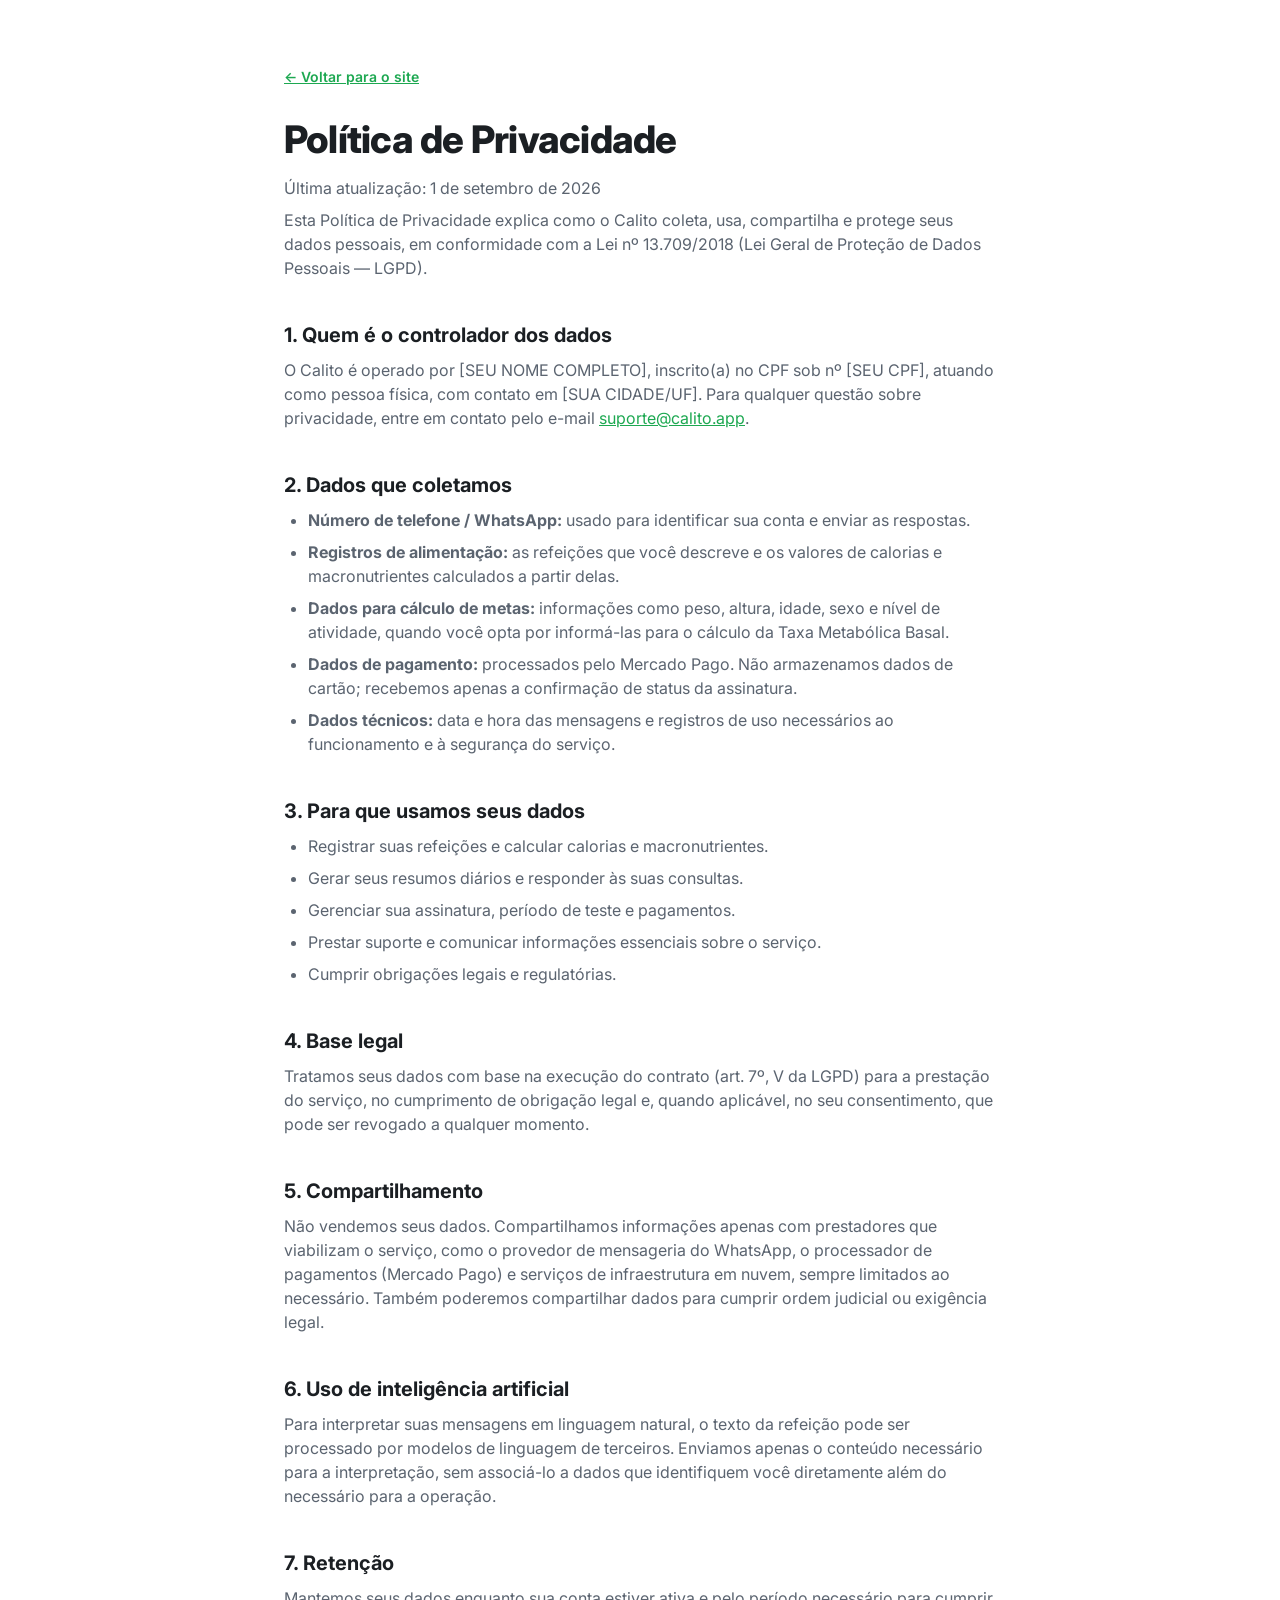
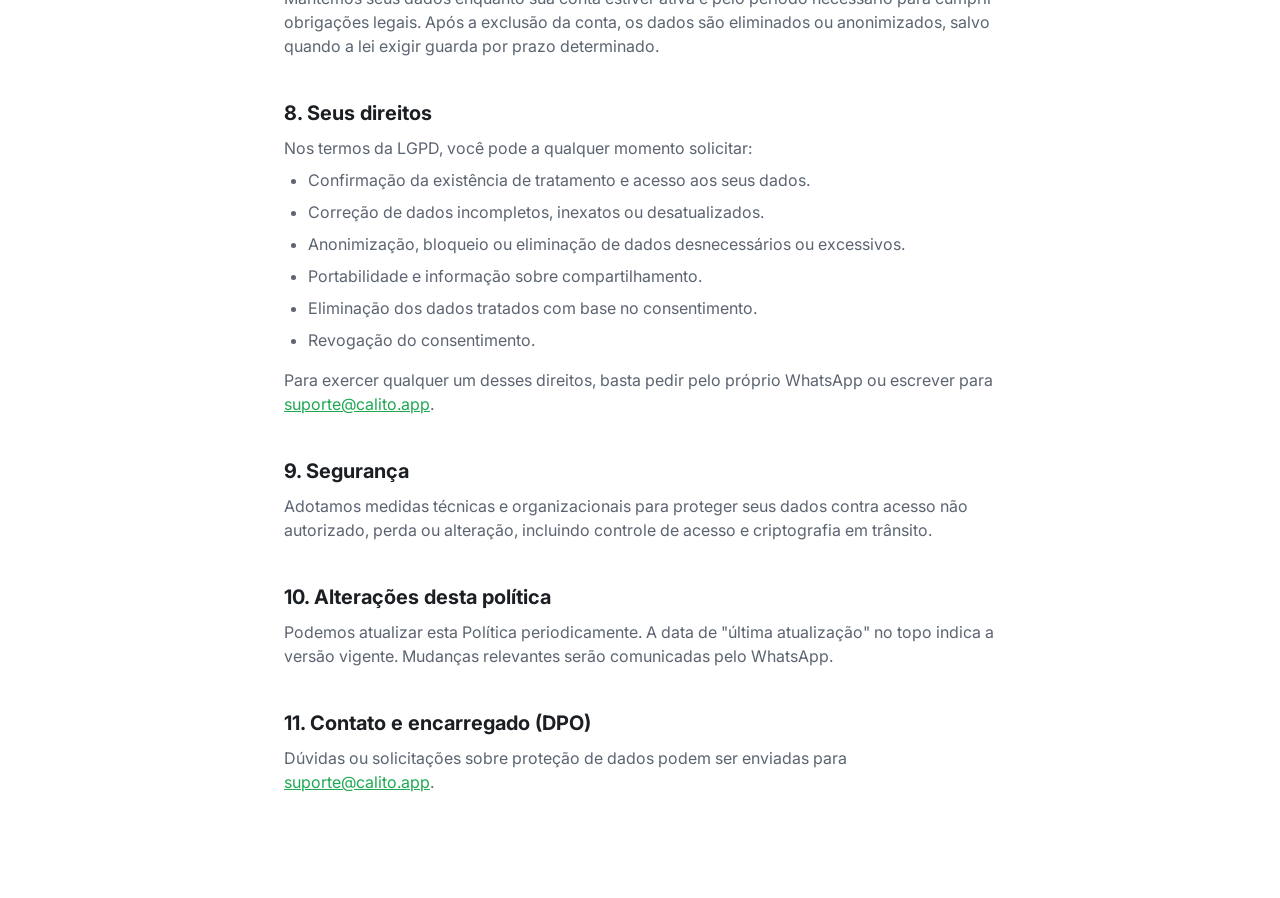
==== privacidade.html @ 6cf8f45f "Landing page inicial do Calito Site estatico (index + content/render em JS) com hero, como funciona," ====
<!DOCTYPE html>
<html lang="pt-BR">
<head>
  <meta charset="UTF-8" />
  <meta name="viewport" content="width=device-width, initial-scale=1.0" />
  <title>Política de Privacidade — Calito</title>
  <meta name="description" content="Como o Calito coleta, usa e protege seus dados pessoais, em conformidade com a LGPD." />
  <link rel="preconnect" href="https://fonts.googleapis.com" />
  <link rel="preconnect" href="https://fonts.gstatic.com" crossorigin />
  <link href="https://fonts.googleapis.com/css2?family=Inter:wght@400;500;600;700;800&display=swap" rel="stylesheet" />
  <link rel="stylesheet" href="css/theme.css" />
  <link rel="stylesheet" href="css/style.css" />
</head>
<body>
  <main class="legal">
    <a class="legal__back" href="index.html">← Voltar para o site</a>
    <h1>Política de Privacidade</h1>
    <p class="legal__updated">Última atualização: 1 de setembro de 2026</p>

    <p>
      Esta Política de Privacidade explica como o Calito coleta, usa, compartilha e
      protege seus dados pessoais, em conformidade com a Lei nº 13.709/2018 (Lei Geral
      de Proteção de Dados Pessoais — LGPD).
    </p>

    <h2>1. Quem é o controlador dos dados</h2>
    <p>
      O Calito é operado por [SEU NOME COMPLETO], inscrito(a) no CPF sob nº [SEU CPF],
      atuando como pessoa física, com contato em [SUA CIDADE/UF]. Para qualquer questão
      sobre privacidade, entre em contato pelo e-mail
      <a href="mailto:suporte@calito.app">suporte@calito.app</a>.
    </p>

    <h2>2. Dados que coletamos</h2>
    <ul>
      <li><strong>Número de telefone / WhatsApp:</strong> usado para identificar sua conta e enviar as respostas.</li>
      <li><strong>Registros de alimentação:</strong> as refeições que você descreve e os valores de calorias e macronutrientes calculados a partir delas.</li>
      <li><strong>Dados para cálculo de metas:</strong> informações como peso, altura, idade, sexo e nível de atividade, quando você opta por informá-las para o cálculo da Taxa Metabólica Basal.</li>
      <li><strong>Dados de pagamento:</strong> processados pelo Mercado Pago. Não armazenamos dados de cartão; recebemos apenas a confirmação de status da assinatura.</li>
      <li><strong>Dados técnicos:</strong> data e hora das mensagens e registros de uso necessários ao funcionamento e à segurança do serviço.</li>
    </ul>

    <h2>3. Para que usamos seus dados</h2>
    <ul>
      <li>Registrar suas refeições e calcular calorias e macronutrientes.</li>
      <li>Gerar seus resumos diários e responder às suas consultas.</li>
      <li>Gerenciar sua assinatura, período de teste e pagamentos.</li>
      <li>Prestar suporte e comunicar informações essenciais sobre o serviço.</li>
      <li>Cumprir obrigações legais e regulatórias.</li>
    </ul>

    <h2>4. Base legal</h2>
    <p>
      Tratamos seus dados com base na execução do contrato (art. 7º, V da LGPD) para a
      prestação do serviço, no cumprimento de obrigação legal e, quando aplicável, no seu
      consentimento, que pode ser revogado a qualquer momento.
    </p>

    <h2>5. Compartilhamento</h2>
    <p>
      Não vendemos seus dados. Compartilhamos informações apenas com prestadores que
      viabilizam o serviço, como o provedor de mensageria do WhatsApp, o processador de
      pagamentos (Mercado Pago) e serviços de infraestrutura em nuvem, sempre limitados ao
      necessário. Também poderemos compartilhar dados para cumprir ordem judicial ou
      exigência legal.
    </p>

    <h2>6. Uso de inteligência artificial</h2>
    <p>
      Para interpretar suas mensagens em linguagem natural, o texto da refeição pode ser
      processado por modelos de linguagem de terceiros. Enviamos apenas o conteúdo
      necessário para a interpretação, sem associá-lo a dados que identifiquem você
      diretamente além do necessário para a operação.
    </p>

    <h2>7. Retenção</h2>
    <p>
      Mantemos seus dados enquanto sua conta estiver ativa e pelo período necessário para
      cumprir obrigações legais. Após a exclusão da conta, os dados são eliminados ou
      anonimizados, salvo quando a lei exigir guarda por prazo determinado.
    </p>

    <h2>8. Seus direitos</h2>
    <p>Nos termos da LGPD, você pode a qualquer momento solicitar:</p>
    <ul>
      <li>Confirmação da existência de tratamento e acesso aos seus dados.</li>
      <li>Correção de dados incompletos, inexatos ou desatualizados.</li>
      <li>Anonimização, bloqueio ou eliminação de dados desnecessários ou excessivos.</li>
      <li>Portabilidade e informação sobre compartilhamento.</li>
      <li>Eliminação dos dados tratados com base no consentimento.</li>
      <li>Revogação do consentimento.</li>
    </ul>
    <p>
      Para exercer qualquer um desses direitos, basta pedir pelo próprio WhatsApp ou
      escrever para <a href="mailto:suporte@calito.app">suporte@calito.app</a>.
    </p>

    <h2>9. Segurança</h2>
    <p>
      Adotamos medidas técnicas e organizacionais para proteger seus dados contra acesso
      não autorizado, perda ou alteração, incluindo controle de acesso e criptografia em
      trânsito.
    </p>

    <h2>10. Alterações desta política</h2>
    <p>
      Podemos atualizar esta Política periodicamente. A data de "última atualização" no
      topo indica a versão vigente. Mudanças relevantes serão comunicadas pelo WhatsApp.
    </p>

    <h2>11. Contato e encarregado (DPO)</h2>
    <p>
      Dúvidas ou solicitações sobre proteção de dados podem ser enviadas para
      <a href="mailto:suporte@calito.app">suporte@calito.app</a>.
    </p>
  </main>
</body>
</html>
---- css/theme.css ----
/*
  THEME — todas as cores, fontes e espaçamentos do site vivem aqui.
  Pra rebrandear a página (trocar cor, fonte, raio de borda) só mexe
  neste arquivo. Nenhum outro CSS deveria ter cor "hardcoded".
*/

:root {
  /* ---- Cores de marca ---- */
  --color-brand: #25d366;          /* verde WhatsApp — cor de ação principal */
  --color-brand-dark: #1da851;     /* hover/active do verde */
  --color-brand-tint: #e8f9ef;     /* fundo suave usando o verde (cards, badges) */

  /* ---- Texto ---- */
  --color-text: #1b1f23;           /* texto principal */
  --color-text-muted: #5b6470;     /* texto secundário */
  --color-text-inverse: #ffffff;   /* texto sobre fundo escuro/verde */

  /* ---- Fundo ---- */
  --color-bg: #ffffff;
  --color-bg-alt: #f7f9f8;         /* seções alternadas */
  --color-bg-dark: #0e1512;        /* rodapé / seções escuras */

  /* ---- Bordas / linhas ---- */
  --color-border: #e6e9ea;

  /* ---- Bolhas de chat (mockup do WhatsApp) ---- */
  --chat-bg: #e5ddd5;
  --chat-bubble-user: #d9fdd3;
  --chat-bubble-bot: #ffffff;

  /* ---- Tipografia ---- */
  --font-base: 'Inter', -apple-system, BlinkMacSystemFont, 'Segoe UI', sans-serif;
  --font-size-base: 16px;

  /* ---- Espaçamento / raio ---- */
  --radius-sm: 8px;
  --radius-md: 14px;
  --radius-lg: 24px;
  --radius-pill: 999px;

  --space-1: 8px;
  --space-2: 16px;
  --space-3: 24px;
  --space-4: 40px;
  --space-5: 64px;
  --space-6: 96px;

  --shadow-soft: 0 8px 24px rgba(20, 30, 25, 0.08);
  --shadow-lift: 0 16px 40px rgba(20, 30, 25, 0.14);

  --max-width: 1120px;
  --transition-base: 200ms ease;
}
---- css/style.css ----
/* Reset mínimo */
*, *::before, *::after { box-sizing: border-box; }
html, body { margin: 0; padding: 0; }
img { max-width: 100%; display: block; }
button { font: inherit; cursor: pointer; border: none; background: none; }
a { color: inherit; text-decoration: none; }
ul { margin: 0; padding: 0; list-style: none; }
h1, h2, h3, p { margin: 0; }

body {
  font-family: var(--font-base);
  font-size: var(--font-size-base);
  color: var(--color-text);
  background: var(--color-bg);
  line-height: 1.5;
  -webkit-font-smoothing: antialiased;
}

.container {
  max-width: var(--max-width);
  margin: 0 auto;
  padding: 0 var(--space-3);
}

.section { padding: var(--space-6) 0; }
.section--alt { background: var(--color-bg-alt); }

.eyebrow {
  display: inline-block;
  font-size: 13px;
  font-weight: 600;
  letter-spacing: 0.04em;
  text-transform: uppercase;
  color: var(--color-brand-dark);
  background: var(--color-brand-tint);
  padding: 6px 14px;
  border-radius: var(--radius-pill);
  margin-bottom: var(--space-2);
}

.section-title {
  font-size: clamp(28px, 4vw, 38px);
  font-weight: 700;
  letter-spacing: -0.02em;
}

.section-subtitle {
  color: var(--color-text-muted);
  font-size: 18px;
  margin-top: var(--space-1);
}

.section-header {
  text-align: center;
  max-width: 640px;
  margin: 0 auto var(--space-5);
}

/* ---------- Botões ---------- */
.btn {
  display: inline-flex;
  align-items: center;
  justify-content: center;
  gap: 8px;
  padding: 14px 28px;
  border-radius: var(--radius-pill);
  font-weight: 600;
  font-size: 16px;
  transition: transform var(--transition-base), box-shadow var(--transition-base), background var(--transition-base);
  white-space: nowrap;
}

.btn--primary {
  background: var(--color-brand);
  color: var(--color-text-inverse);
  box-shadow: var(--shadow-soft);
}
.btn--primary:hover {
  background: var(--color-brand-dark);
  transform: translateY(-2px);
  box-shadow: var(--shadow-lift);
}

.btn--ghost {
  background: transparent;
  color: var(--color-text);
  border: 1px solid var(--color-border);
}
.btn--ghost:hover { background: var(--color-bg-alt); }

.btn--sm { padding: 10px 20px; font-size: 14px; }

/* ---------- Header ---------- */
.header {
  position: sticky;
  top: 0;
  z-index: 50;
  background: rgba(255, 255, 255, 0.85);
  backdrop-filter: blur(10px);
  border-bottom: 1px solid var(--color-border);
}

.header__inner {
  display: flex;
  align-items: center;
  justify-content: space-between;
  padding: var(--space-2) var(--space-3);
}

.header__brand {
  font-weight: 800;
  font-size: 20px;
  letter-spacing: -0.02em;
}

.header__nav {
  display: flex;
  align-items: center;
  gap: var(--space-4);
}

.header__links {
  display: flex;
  gap: var(--space-3);
}

.header__links a {
  color: var(--color-text-muted);
  font-size: 15px;
  font-weight: 500;
  transition: color var(--transition-base);
}
.header__links a:hover { color: var(--color-text); }

@media (max-width: 720px) {
  .header__links { display: none; }
}

/* ---------- Hero ---------- */
.hero {
  padding: var(--space-6) 0;
}

.hero__inner {
  display: grid;
  grid-template-columns: 1.1fr 0.9fr;
  gap: var(--space-5);
  align-items: center;
}

@media (max-width: 900px) {
  .hero__inner { grid-template-columns: 1fr; }
}

.hero__title {
  font-size: clamp(32px, 5vw, 52px);
  font-weight: 800;
  letter-spacing: -0.03em;
  line-height: 1.12;
  white-space: pre-line;
}

.hero__subtitle {
  margin-top: var(--space-2);
  font-size: 19px;
  color: var(--color-text-muted);
  max-width: 480px;
}

.hero__actions {
  margin-top: var(--space-3);
  display: flex;
  gap: var(--space-2);
  flex-wrap: wrap;
}

/* ---------- Mockup de WhatsApp ---------- */
.phone {
  position: relative;
  margin: 0 auto;
  width: 100%;
  max-width: 360px;
  border-radius: 36px;
  background: #111;
  padding: 12px;
  box-shadow: var(--shadow-lift);
}

.phone__screen {
  background: var(--chat-bg);
  border-radius: 26px;
  overflow: hidden;
  min-height: 520px;
  display: flex;
  flex-direction: column;
}

.phone__bar {
  background: var(--color-brand);
  color: var(--color-text-inverse);
  padding: 14px 16px;
  display: flex;
  align-items: center;
  gap: 10px;
  font-weight: 600;
  font-size: 15px;
}

.phone__bar-avatar {
  width: 32px;
  height: 32px;
  border-radius: 50%;
  background: rgba(255, 255, 255, 0.25);
  display: flex;
  align-items: center;
  justify-content: center;
  font-size: 16px;
}

.phone__chat {
  flex: 1;
  padding: 16px 12px;
  display: flex;
  flex-direction: column;
  gap: 10px;
  overflow-y: auto;
}

.bubble {
  max-width: 84%;
  padding: 10px 12px;
  border-radius: var(--radius-md);
  font-size: 14px;
  line-height: 1.45;
  white-space: pre-line;
  opacity: 0;
  transform: translateY(6px);
  animation: bubble-in 320ms ease forwards;
  box-shadow: 0 1px 1px rgba(0,0,0,0.06);
}

@keyframes bubble-in {
  to { opacity: 1; transform: translateY(0); }
}

.bubble--user {
  align-self: flex-end;
  background: var(--chat-bubble-user);
  border-bottom-right-radius: 2px;
}

.bubble--bot {
  align-self: flex-start;
  background: var(--chat-bubble-bot);
  border-bottom-left-radius: 2px;
}

.typing {
  align-self: flex-start;
  background: var(--chat-bubble-bot);
  border-radius: var(--radius-md);
  border-bottom-left-radius: 2px;
  padding: 12px 14px;
  display: inline-flex;
  gap: 4px;
}

.typing span {
  width: 6px;
  height: 6px;
  border-radius: 50%;
  background: var(--color-text-muted);
  opacity: 0.5;
  animation: typing-bounce 1s infinite ease-in-out;
}
.typing span:nth-child(2) { animation-delay: 0.15s; }
.typing span:nth-child(3) { animation-delay: 0.3s; }

@keyframes typing-bounce {
  0%, 60%, 100% { transform: translateY(0); opacity: 0.5; }
  30% { transform: translateY(-4px); opacity: 1; }
}

/* ---------- Reveal on scroll ---------- */
.reveal {
  opacity: 0;
  transform: translateY(16px);
  transition: opacity 500ms ease, transform 500ms ease;
}
.reveal.is-visible {
  opacity: 1;
  transform: translateY(0);
}

/* ---------- Como funciona ---------- */
.steps {
  display: grid;
  grid-template-columns: repeat(4, 1fr);
  gap: var(--space-3);
}

@media (max-width: 900px) {
  .steps { grid-template-columns: repeat(2, 1fr); }
}
@media (max-width: 560px) {
  .steps { grid-template-columns: 1fr; }
}

.step-card {
  background: var(--color-bg);
  border: 1px solid var(--color-border);
  border-radius: var(--radius-lg);
  padding: var(--space-3);
  transition: box-shadow var(--transition-base), transform var(--transition-base);
}
.step-card:hover {
  box-shadow: var(--shadow-soft);
  transform: translateY(-2px);
}

.step-card__number {
  font-size: 13px;
  font-weight: 700;
  color: var(--color-brand-dark);
  margin-bottom: var(--space-1);
}

.step-card__title {
  font-size: 18px;
  font-weight: 700;
  margin-bottom: 8px;
}

.step-card__description {
  color: var(--color-text-muted);
  font-size: 15px;
}

/* ---------- Comparação ---------- */
.comparison {
  display: flex;
  flex-direction: column;
  gap: 1px;
  background: var(--color-border);
  border-radius: var(--radius-lg);
  overflow: hidden;
  border: 1px solid var(--color-border);
}

.comparison__row {
  display: grid;
  grid-template-columns: 1fr 1fr;
  background: var(--color-bg);
}

@media (max-width: 640px) {
  .comparison__row { grid-template-columns: 1fr; }
}

.comparison__cell {
  padding: var(--space-2) var(--space-3);
  display: flex;
  align-items: center;
  gap: 10px;
  font-size: 15px;
}

.comparison__cell--old {
  color: var(--color-text-muted);
}

.comparison__cell--new {
  font-weight: 600;
}

.comparison__icon { flex-shrink: 0; font-size: 16px; }

/* ---------- Honestidade ---------- */
.honesty {
  background: var(--color-bg-dark);
  color: var(--color-text-inverse);
  border-radius: var(--radius-lg);
  padding: var(--space-5);
  text-align: center;
  max-width: 760px;
  margin: 0 auto;
}

.honesty__title {
  font-size: clamp(24px, 3vw, 32px);
  font-weight: 700;
  margin-bottom: var(--space-2);
}

.honesty__body {
  color: rgba(255,255,255,0.75);
  font-size: 17px;
  max-width: 560px;
  margin: 0 auto;
}

/* ---------- Preço ---------- */
.pricing-card {
  max-width: 420px;
  margin: 0 auto;
  background: var(--color-bg);
  border: 1px solid var(--color-border);
  border-radius: var(--radius-lg);
  padding: var(--space-4);
  text-align: center;
  box-shadow: var(--shadow-soft);
}

.pricing-card__name {
  font-weight: 600;
  color: var(--color-text-muted);
}

.pricing-card__price {
  font-size: 48px;
  font-weight: 800;
  letter-spacing: -0.02em;
  margin: 8px 0 4px;
}
.pricing-card__price span {
  font-size: 18px;
  font-weight: 500;
  color: var(--color-text-muted);
}

.pricing-card__trial {
  color: var(--color-brand-dark);
  font-size: 14px;
  font-weight: 600;
  margin-bottom: var(--space-3);
}

.pricing-card__features {
  text-align: left;
  display: flex;
  flex-direction: column;
  gap: 12px;
  margin-bottom: var(--space-3);
}

.pricing-card__features li {
  display: flex;
  align-items: flex-start;
  gap: 10px;
  font-size: 15px;
}

.pricing-card__check {
  color: var(--color-brand-dark);
  font-weight: 700;
  flex-shrink: 0;
}

.pricing-card .btn { width: 100%; }

/* ---------- FAQ ---------- */
.faq-list {
  max-width: 720px;
  margin: 0 auto;
  display: flex;
  flex-direction: column;
  gap: var(--space-1);
}

.faq-item {
  border: 1px solid var(--color-border);
  border-radius: var(--radius-md);
  overflow: hidden;
  background: var(--color-bg);
}

.faq-item__question {
  width: 100%;
  display: flex;
  align-items: center;
  justify-content: space-between;
  padding: var(--space-2);
  font-weight: 600;
  font-size: 16px;
  text-align: left;
}

.faq-item__icon {
  transition: transform var(--transition-base);
  color: var(--color-brand-dark);
  font-size: 20px;
  flex-shrink: 0;
  margin-left: var(--space-2);
}

.faq-item.is-open .faq-item__icon { transform: rotate(45deg); }

.faq-item__answer {
  max-height: 0;
  overflow: hidden;
  transition: max-height 250ms ease;
  color: var(--color-text-muted);
  font-size: 15px;
}

.faq-item__answer-inner {
  padding: 0 var(--space-2) var(--space-2);
}

/* ---------- Footer ---------- */
.footer {
  background: var(--color-bg-dark);
  color: rgba(255,255,255,0.8);
  padding: var(--space-5) 0 var(--space-3);
}

.footer__inner {
  display: flex;
  flex-direction: column;
  align-items: center;
  text-align: center;
  gap: var(--space-2);
}

.footer__tagline {
  font-size: 20px;
  font-weight: 700;
  color: var(--color-text-inverse);
  max-width: 420px;
}

.footer__legal {
  display: flex;
  gap: var(--space-3);
  flex-wrap: wrap;
  justify-content: center;
  font-size: 14px;
}
.footer__legal a { opacity: 0.7; transition: opacity var(--transition-base); }
.footer__legal a:hover { opacity: 1; }

/* ---------- Páginas legais (termos / privacidade) ---------- */
.legal {
  max-width: 760px;
  margin: 0 auto;
  padding: var(--space-5) var(--space-3) var(--space-6);
}

.legal__back {
  display: inline-block;
  margin-bottom: var(--space-3);
  color: var(--color-brand-dark);
  font-size: 14px;
  font-weight: 600;
}

.legal h1 {
  font-size: clamp(28px, 4vw, 38px);
  font-weight: 800;
  letter-spacing: -0.02em;
  margin-bottom: var(--space-1);
}

.legal__updated {
  color: var(--color-text-muted);
  font-size: 14px;
  margin-bottom: var(--space-4);
}

.legal h2 {
  font-size: 20px;
  font-weight: 700;
  margin: var(--space-4) 0 var(--space-1);
}

.legal p,
.legal li {
  color: var(--color-text-muted);
  font-size: 16px;
  margin-bottom: var(--space-1);
}

.legal ul {
  list-style: disc;
  padding-left: var(--space-3);
  margin-bottom: var(--space-2);
}

.legal a {
  color: var(--color-brand-dark);
  text-decoration: underline;
}

.footer__bottom {
  margin-top: var(--space-4);
  padding-top: var(--space-3);
  border-top: 1px solid rgba(255,255,255,0.12);
  width: 100%;
  display: flex;
  justify-content: space-between;
  flex-wrap: wrap;
  gap: var(--space-1);
  font-size: 13px;
  opacity: 0.6;
}
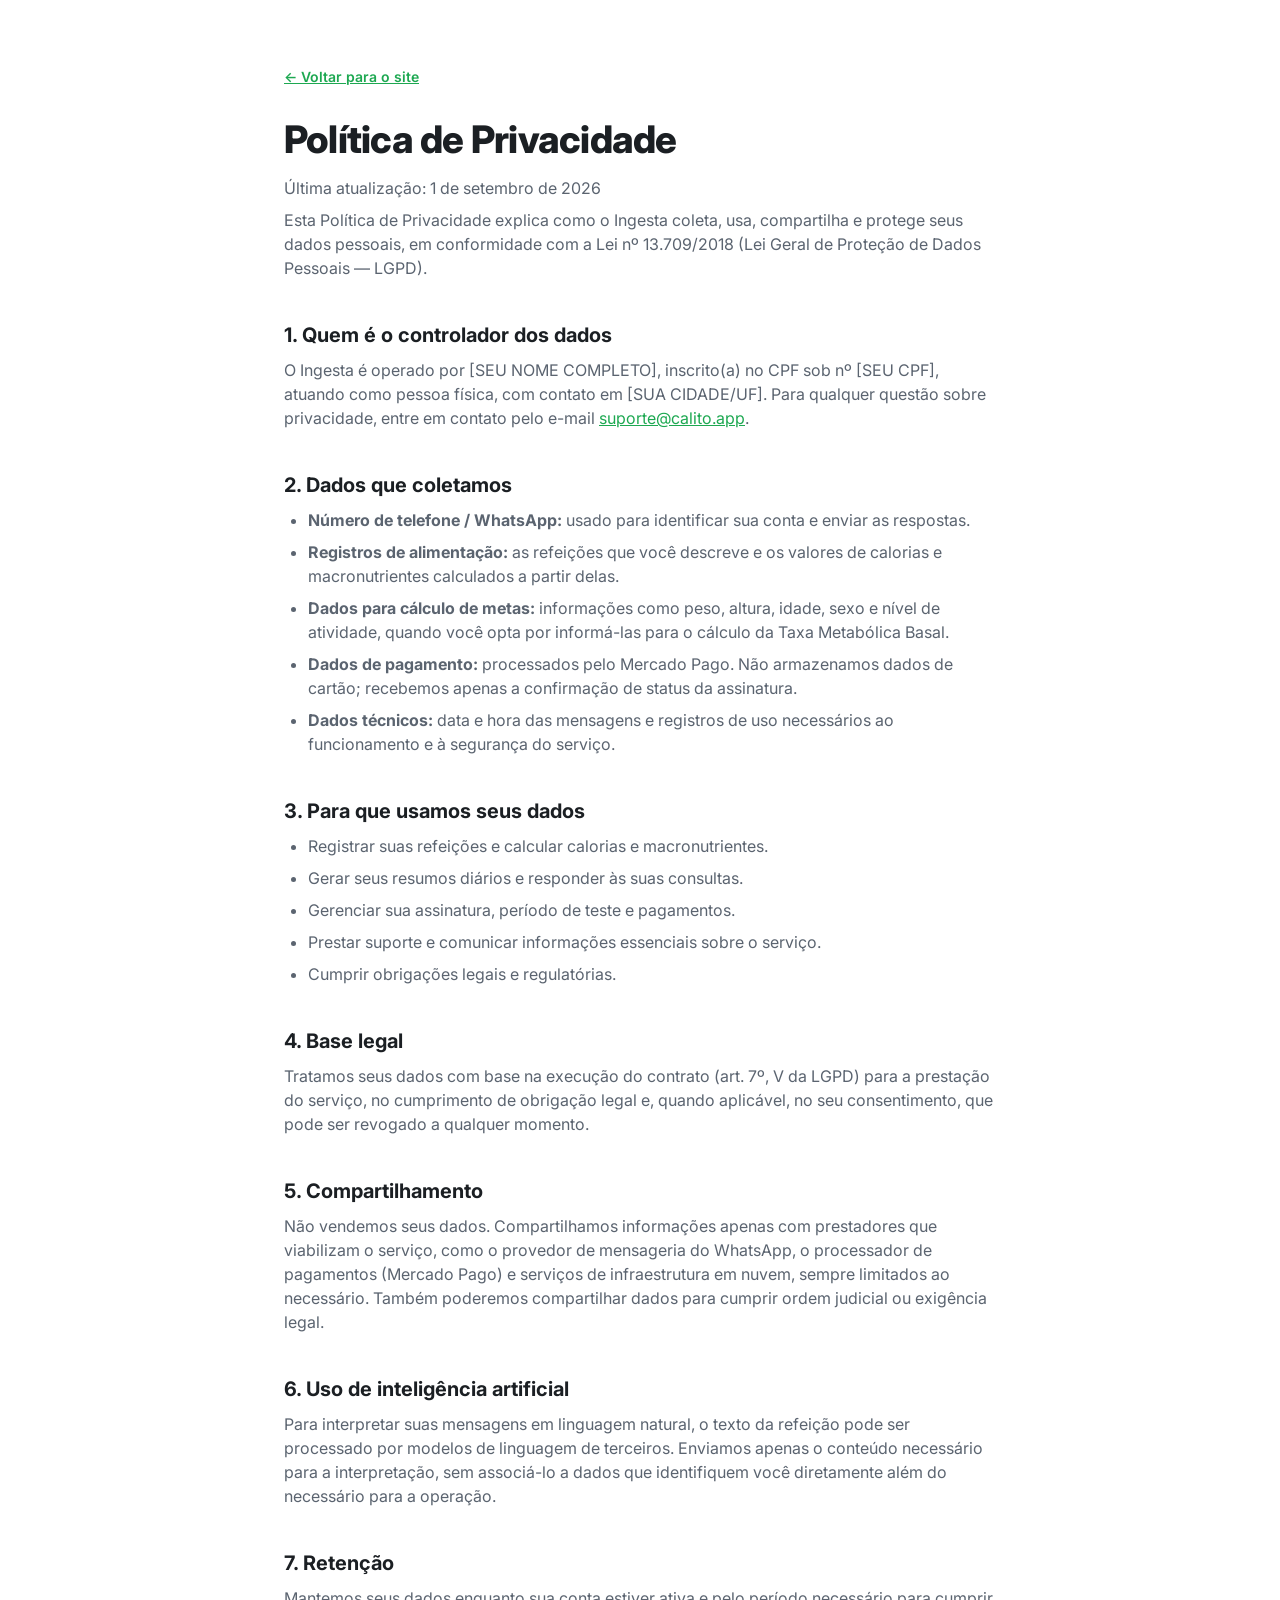
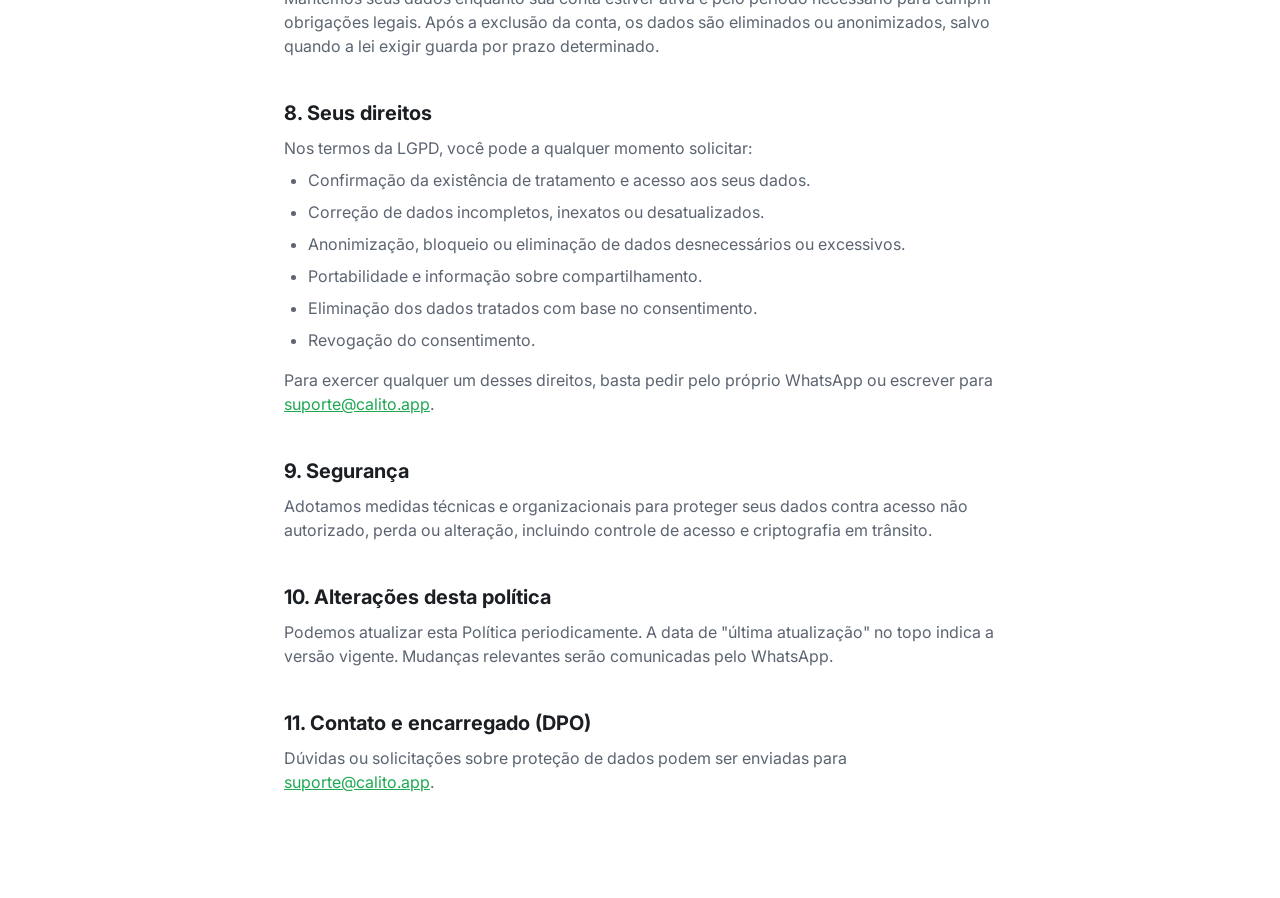
==== commit 97a66bde: "Renomeia a marca de Calito para Ingesta Troca todas as ocorrencias visiveis nos textos do site e nas" ====
--- a/privacidade.html
+++ b/privacidade.html
@@ -3,8 +3,8 @@
 <head>
   <meta charset="UTF-8" />
   <meta name="viewport" content="width=device-width, initial-scale=1.0" />
-  <title>Política de Privacidade — Calito</title>
-  <meta name="description" content="Como o Calito coleta, usa e protege seus dados pessoais, em conformidade com a LGPD." />
+  <title>Política de Privacidade — Ingesta</title>
+  <meta name="description" content="Como o Ingesta coleta, usa e protege seus dados pessoais, em conformidade com a LGPD." />
   <link rel="preconnect" href="https://fonts.googleapis.com" />
   <link rel="preconnect" href="https://fonts.gstatic.com" crossorigin />
   <link href="https://fonts.googleapis.com/css2?family=Inter:wght@400;500;600;700;800&display=swap" rel="stylesheet" />
@@ -18,14 +18,14 @@
     <p class="legal__updated">Última atualização: 1 de setembro de 2026</p>
 
     <p>
-      Esta Política de Privacidade explica como o Calito coleta, usa, compartilha e
+      Esta Política de Privacidade explica como o Ingesta coleta, usa, compartilha e
       protege seus dados pessoais, em conformidade com a Lei nº 13.709/2018 (Lei Geral
       de Proteção de Dados Pessoais — LGPD).
     </p>
 
     <h2>1. Quem é o controlador dos dados</h2>
     <p>
-      O Calito é operado por [SEU NOME COMPLETO], inscrito(a) no CPF sob nº [SEU CPF],
+      O Ingesta é operado por [SEU NOME COMPLETO], inscrito(a) no CPF sob nº [SEU CPF],
       atuando como pessoa física, com contato em [SUA CIDADE/UF]. Para qualquer questão
       sobre privacidade, entre em contato pelo e-mail
       <a href="mailto:suporte@calito.app">suporte@calito.app</a>.
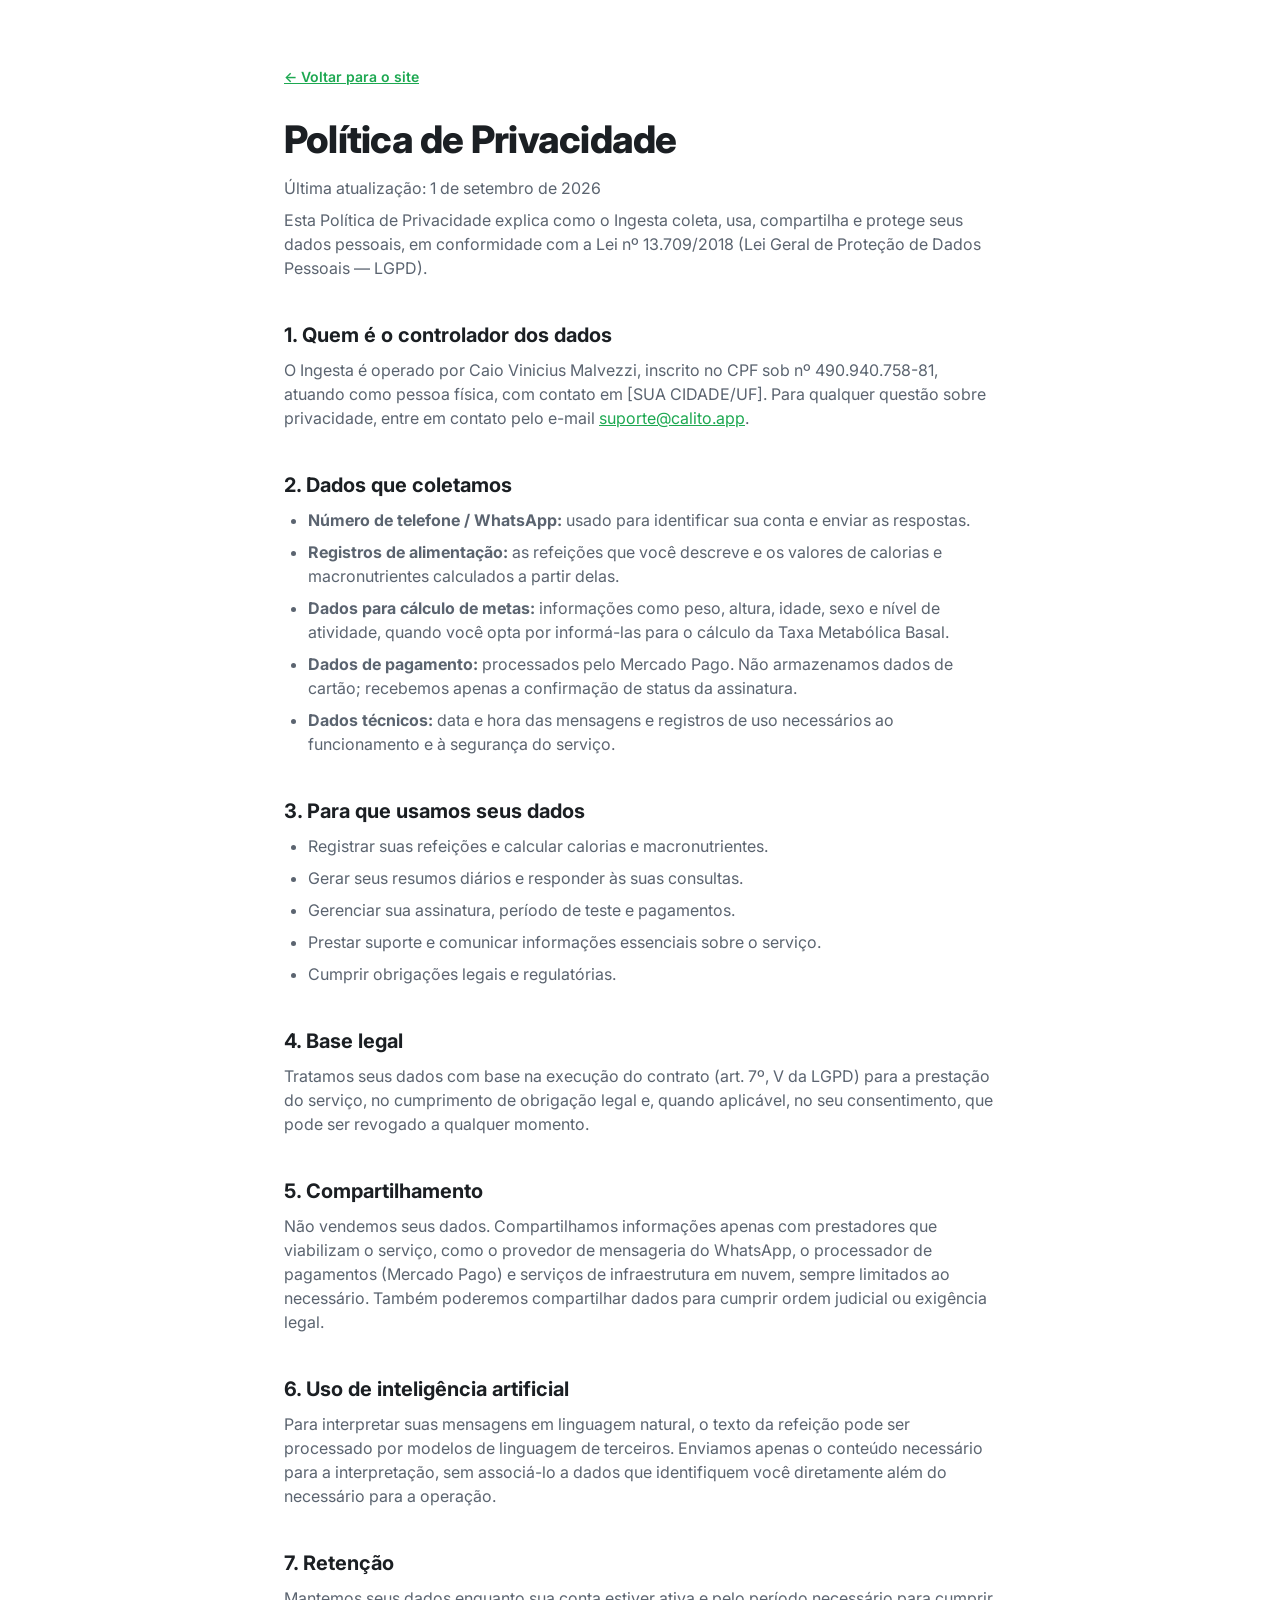
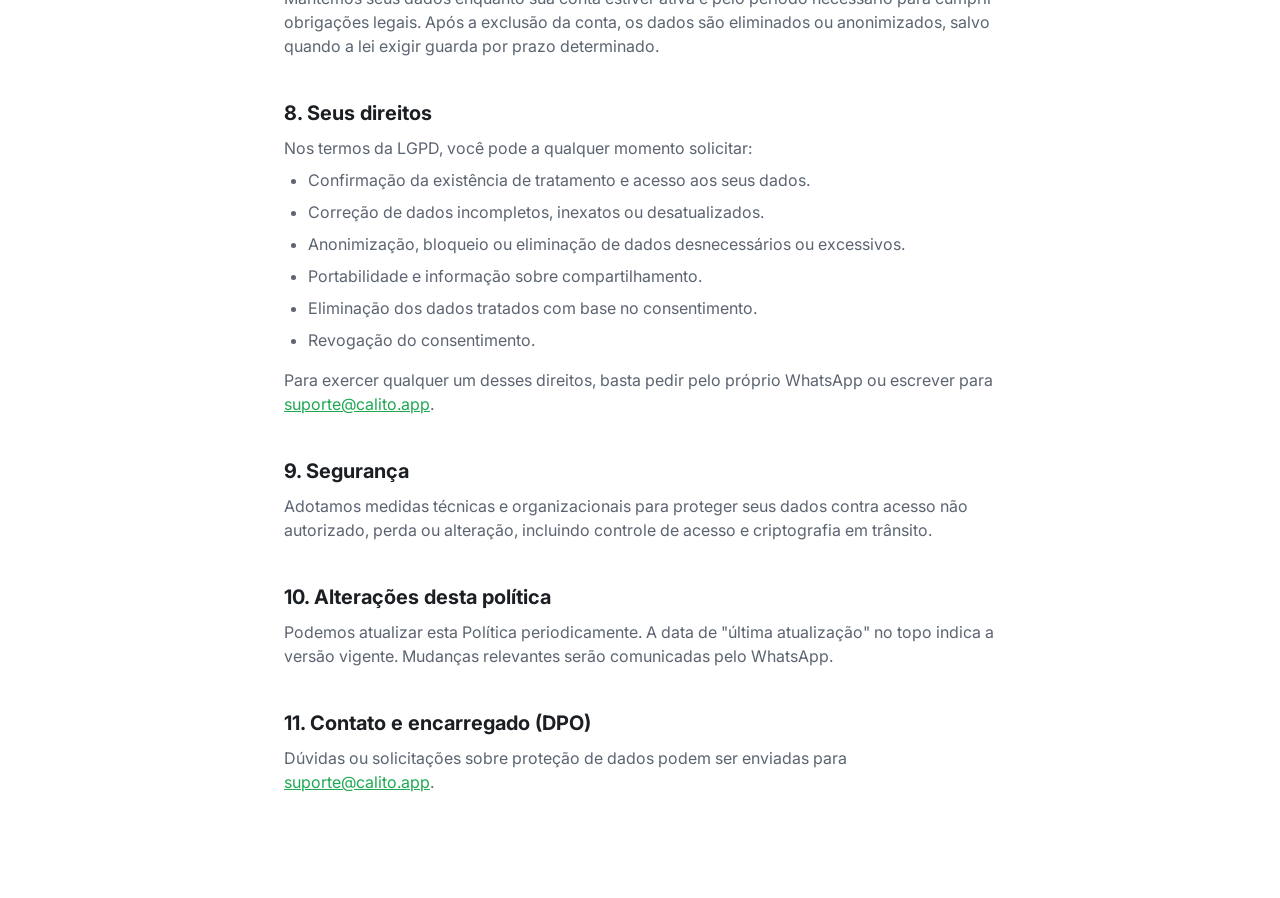
==== commit 845ec969: "Align Ingesta landing page offer and identity" ====
--- a/privacidade.html
+++ b/privacidade.html
@@ -25,7 +25,7 @@
 
     <h2>1. Quem é o controlador dos dados</h2>
     <p>
-      O Ingesta é operado por [SEU NOME COMPLETO], inscrito(a) no CPF sob nº [SEU CPF],
+      O Ingesta é operado por Caio Vinicius Malvezzi, inscrito no CPF sob nº 490.940.758-81,
       atuando como pessoa física, com contato em [SUA CIDADE/UF]. Para qualquer questão
       sobre privacidade, entre em contato pelo e-mail
       <a href="mailto:suporte@calito.app">suporte@calito.app</a>.
